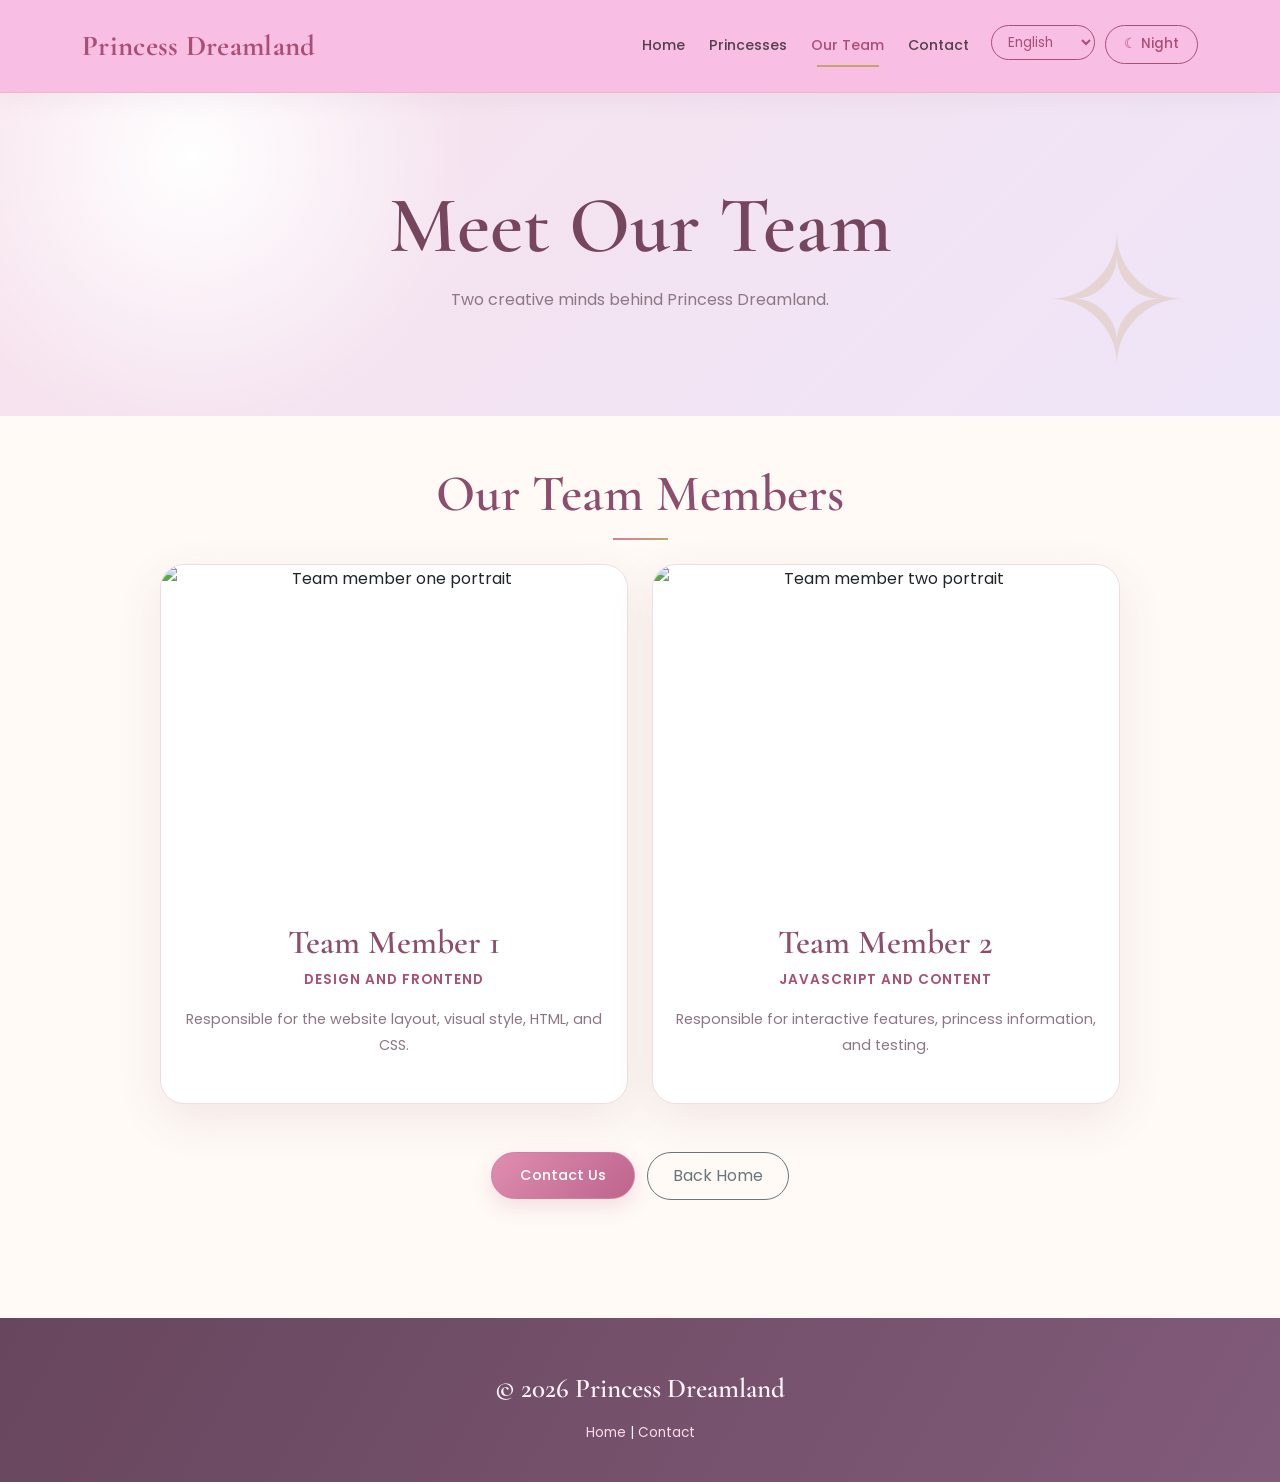
==== team.html @ edc5e309 "Add all files" ====
<!DOCTYPE html>
<html lang="en">
<head>
  <meta charset="UTF-8">
  <meta name="viewport" content="width=device-width, initial-scale=1.0">
  <title>Our Team | Princess Dreamland</title>
  <link href="https://cdn.jsdelivr.net/npm/bootstrap@5.3.3/dist/css/bootstrap.min.css" rel="stylesheet">
  <link rel="stylesheet" href="style.css">
</head>
<body>
  <nav class="navbar navbar-expand-lg navbar-dark princess-nav">
    <div class="container">
      <a class="navbar-brand" href="index.html">Princess Dreamland</a>
      <button class="navbar-toggler" type="button" data-bs-toggle="collapse" data-bs-target="#mainNav">
        <span class="navbar-toggler-icon"></span>
      </button>
      <div class="collapse navbar-collapse" id="mainNav">
        <ul class="navbar-nav ms-auto">
          <li class="nav-item"><a class="nav-link" href="index.html" data-i18n="nav_home">Home</a></li>
          <li class="nav-item"><a class="nav-link" href="index.html#princesses" data-i18n="nav_princesses">Princesses</a></li>
          <li class="nav-item"><a class="nav-link active" href="team.html" data-i18n="nav_team">Our Team</a></li>
          <li class="nav-item"><a class="nav-link" href="contact.html" data-i18n="nav_contact">Contact</a></li>
          <li class="nav-item"><select id="languageSelect" class="lang-select" aria-label="Choose language">
            <option value="en">English</option>
            <option value="ru">Русский</option>
            <option value="kk">Қазақша</option>
          </select></li>
          <li class="nav-item"><button id="themeToggle" class="theme-btn" type="button" aria-label="Switch between day and night theme">&#9790; Night</button></li>
        </ul>
      </div>
    </div>
  </nav>

  <header class="subpage-hero text-center">
    <div class="container">
      <h1 data-i18n="team_hero_title">Meet Our Team</h1>
      <p data-i18n="team_hero_text">Two creative minds behind Princess Dreamland.</p>
    </div>
  </header>

  <main class="container py-5">
    <h2 class="section-title text-center mb-4" data-i18n="team_title">Our Team Members</h2>
    <div class="row g-4 justify-content-center">
      <div class="col-md-5">
        <div class="card team-card h-100 text-center">
          <img src="https://images.unsplash.com/photo-1534528741775-53994a69daeb?auto=format&fit=crop&w=700&q=80" class="card-img-top team-photo" alt="Team member one portrait">
          <div class="card-body">
            <h3 class="card-title">Team Member 1</h3>
            <p class="team-role">Design and Frontend</p>
            <p>Responsible for the website layout, visual style, HTML, and CSS.</p>
          </div>
        </div>
      </div>
      <div class="col-md-5">
        <div class="card team-card h-100 text-center">
          <img src="https://images.unsplash.com/photo-1524504388940-b1c1722653e1?auto=format&fit=crop&w=700&q=80" class="card-img-top team-photo" alt="Team member two portrait">
          <div class="card-body">
            <h3 class="card-title">Team Member 2</h3>
            <p class="team-role">JavaScript and Content</p>
            <p>Responsible for interactive features, princess information, and testing.</p>
          </div>
        </div>
      </div>
    </div>
    <div class="text-center mt-5">
      <a href="contact.html" class="btn pink-btn">Contact Us</a>
      <a href="index.html" class="btn btn-outline-secondary ms-2">Back Home</a>
    </div>
  </main>

  <footer class="site-footer text-center">
    <p>© 2026 Princess Dreamland</p>
    <p><a href="index.html">Home</a> | <a href="contact.html">Contact</a></p>
  </footer>

  <script src="https://cdn.jsdelivr.net/npm/bootstrap@5.3.3/dist/js/bootstrap.bundle.min.js"></script>
  <script src="script.js"></script>
</body>
</html>
---- style.css ----
@import url('https://fonts.googleapis.com/css2?family=Cormorant+Garamond:wght@400;500;600;700&family=Poppins:wght@300;400;500;600;700&display=swap');

/* =========================
   1. COLORS AND BASIC STYLE
========================= */

:root {
  --pink: #d77b9f;
  --pink-dark: #a94f76;
  --pink-light: #f8e5ed;
  --lavender: #e9e2f5;
  --cream: #fffaf6;
  --gold: #c6a56b;
  --text: #55404d;
  --muted: #8c7784;
  --white: #ffffff;
  --shadow: 0 15px 45px rgba(116, 67, 91, 0.10);
  --shadow-hover: 0 22px 55px rgba(116, 67, 91, 0.18);
}

* {
  box-sizing: border-box;
}

html {
  scroll-behavior: smooth;
  scroll-padding-top: 85px;
}

body {
  margin: 0;
  font-family: 'Poppins', sans-serif;
  color: var(--text);
  background: var(--cream);
  line-height: 1.8;
  overflow-x: hidden;
  transition: background-color 0.4s ease, color 0.4s ease;
}

h1,
h2,
h3,
.navbar-brand {
  font-family: 'Cormorant Garamond', serif;
}

h1,
h2,
h3,
p {
  overflow-wrap: break-word;
}

a {
  transition: color 0.3s ease;
}

/* =========================
   2. NAVIGATION
========================= */

.princess-nav {
  position: sticky;
  top: 0;
  z-index: 1000;
  padding: 15px 0;
  background: rgba(249, 188, 227, 0.96);
  border-bottom: 1px solid rgba(198, 165, 107, 0.25);
  box-shadow: 0 4px 25px rgba(80, 48, 67, 0.05);
  backdrop-filter: blur(15px);
}

.princess-nav .navbar-brand {
  color: var(--pink-dark);
  font-size: 1.8rem;
  font-weight: 700;
  letter-spacing: 0.3px;
}

.princess-nav .navbar-brand:hover {
  color: var(--gold);
}

.princess-nav .nav-link {
  position: relative;
  margin: 0 7px;
  padding: 8px 5px !important;
  color: var(--text);
  font-size: 0.88rem;
  font-weight: 500;
}

.princess-nav .nav-link::after {
  position: absolute;
  bottom: 0;
  left: 50%;
  width: 0;
  height: 2px;
  content: "";
  background: var(--gold);
  transition: all 0.3s ease;
  transform: translateX(-50%);
}

.princess-nav .nav-link:hover,
.princess-nav .nav-link.active {
  color: var(--pink-dark);
}

.princess-nav .nav-link:hover::after,
.princess-nav .nav-link.active::after {
  width: 75%;
}

.princess-nav .navbar-toggler {
  border-color: var(--pink);
}

.princess-nav .navbar-toggler:focus {
  box-shadow: 0 0 0 3px rgba(215, 123, 159, 0.2);
}

/* =========================
   3. HOME HERO
========================= */

.hero {
  position: relative;
  display: flex;
  min-height: 590px;
  align-items: center;
  justify-content: center;
  padding: 100px 20px;
  overflow: hidden;
  color: var(--text);
  background:
    radial-gradient(ellipse at 10% 15%, rgba(255, 255, 255, 0.9), transparent 35%),
    radial-gradient(ellipse at 90% 80%, rgba(210, 187, 234, 0.65), transparent 35%),
    linear-gradient(135deg, #f9e6ed 0%, #f8edf3 45%, #e8e0f4 100%);
}

.hero::before,
.hero::after {
  position: absolute;
  z-index: 0;
  color: rgba(198, 165, 107, 0.45);
  font-size: 4rem;
  pointer-events: none;
}

.hero::before {
  top: 12%;
  left: 8%;
  content: "✧";
  animation: float 5s ease-in-out infinite;
}

.hero::after {
  right: 10%;
  bottom: 12%;
  content: "✦";
  animation: float 6s ease-in-out infinite reverse;
}

.hero .container {
  position: relative;
  z-index: 1;
  max-width: 900px;
}

.hero-small {
  margin-bottom: 15px;
  color: var(--pink-dark);
  font-family: 'Poppins', sans-serif;
  font-size: 0.75rem !important;
  font-weight: 600;
  letter-spacing: 4px;
  text-transform: uppercase;
}

.hero h1 {
  margin: 15px 0;
  color: #76465f;
  font-size: clamp(3.5rem, 8vw, 6.8rem);
  font-weight: 600;
  line-height: 0.98;
}

.hero p {
  max-width: 650px;
  margin: 20px auto;
  color: #796474;
  font-size: 1rem;
}

.hero .pink-btn {
  margin-top: 15px;
}

/* =========================
   4. OTHER PAGE HEROES
========================= */

.subpage-hero {
  position: relative;
  padding: 85px 20px;
  overflow: hidden;
  background:
    radial-gradient(circle at 15% 20%, #ffffff 0%, transparent 25%),
    linear-gradient(135deg, #f8e2ec, #eee5f8);
}

.subpage-hero::after {
  position: absolute;
  right: 7%;
  bottom: -45px;
  color: rgba(198, 165, 107, 0.25);
  font-size: 11rem;
  content: "✧";
}

.subpage-hero .container {
  position: relative;
  z-index: 1;
}

.subpage-hero h1 {
  margin-bottom: 12px;
  color: #76465f;
  font-size: clamp(3rem, 7vw, 5rem);
  font-weight: 600;
}

.subpage-hero p {
  color: var(--muted);
}

/* =========================
   5. SECTION HEADINGS
========================= */

.section-title {
  position: relative;
  margin-bottom: 18px;
  color: #8d4d6c;
  font-size: clamp(2.2rem, 4vw, 3.3rem);
  font-weight: 600;
  text-align: center;
}

.section-title::after {
  display: block;
  width: 55px;
  height: 2px;
  margin: 13px auto 0;
  content: "";
  background: linear-gradient(90deg, var(--pink), var(--gold));
}

main.container {
  max-width: 1180px;
}

/* =========================
   6. BUTTONS
========================= */

.pink-btn {
  display: inline-block;
  padding: 12px 28px;
  border: 1px solid var(--pink);
  border-radius: 40px;
  color: var(--white);
  background: linear-gradient(135deg, #df8eb0, #bd648d);
  box-shadow: 0 8px 20px rgba(189, 100, 141, 0.18);
  font-family: 'Poppins', sans-serif;
  font-size: 0.9rem;
  font-weight: 500;
  text-decoration: none;
  transition: transform 0.3s ease, box-shadow 0.3s ease,
    background 0.3s ease;
}

.pink-btn:hover {
  border-color: var(--pink-dark);
  color: var(--white);
  background: linear-gradient(135deg, #c66a94, #a94f76);
  box-shadow: 0 12px 25px rgba(169, 79, 118, 0.25);
  transform: translateY(-3px);
}

.pink-btn:focus-visible,
a:focus-visible {
  outline: 3px solid var(--gold);
  outline-offset: 4px;
}

.btn-outline-secondary {
  border-radius: 40px;
  padding: 11px 25px;
}

/* =========================
   7. PRINCESS CARDS
========================= */

#princessList {
  margin-top: 25px;
}

.princess-card[hidden] {
  display: none !important;
}

.princess-card .card {
  height: 100%;
  overflow: hidden;
  border: 1px solid rgba(215, 123, 159, 0.17);
  border-radius: 22px;
  background: var(--white);
  box-shadow: var(--shadow);
  transition: transform 0.35s ease, box-shadow 0.35s ease;
}

.princess-card .card:hover {
  box-shadow: var(--shadow-hover);
  transform: translateY(-9px);
}

.princess-card .card-img-top {
  width: 100%;
  height: 265px;
  object-fit: cover;
  transition: transform 0.6s ease;
}

.princess-card .card:hover .card-img-top {
  transform: scale(1.05);
}

.princess-card .card-body {
  position: relative;
  z-index: 1;
  padding: 25px;
  background: var(--white);
}

.princess-card .card-title {
  margin-bottom: 10px;
  color: #8d4d6c;
  font-size: 2rem;
  font-weight: 600;
}

.princess-card .card-text {
  margin-bottom: 20px;
  color: var(--muted);
  font-size: 0.9rem;
  line-height: 1.8;
}

#searchInput,
#categoryFilter {
  min-height: 52px;
  border: 1px solid #ead4df;
  border-radius: 14px;
  background-color: rgba(255, 255, 255, 0.9);
}

#searchInput {
  padding-left: 18px;
}

#searchInput::placeholder {
  color: #ad9aa6;
}

#searchInput:focus,
#categoryFilter:focus {
  border-color: var(--pink);
  box-shadow: 0 0 0 4px rgba(215, 123, 159, 0.12);
}

#noResults {
  padding: 25px;
  border-radius: 16px;
  color: var(--pink-dark);
  background: var(--pink-light);
}

/* =========================
   8. FEATURE AND NEWSLETTER
========================= */

.feature-section,
.subscribe-section {
  position: relative;
  padding: 55px 25px;
  overflow: hidden;
  border: 1px solid rgba(215, 123, 159, 0.15);
  border-radius: 28px;
  background:
    radial-gradient(circle at 100% 0%, rgba(229, 215, 245, 0.8), transparent 35%),
    linear-gradient(135deg, #fff1f6, #fffaf6);
  box-shadow: var(--shadow);
}

.feature-section > *,
.subscribe-section > * {
  position: relative;
  z-index: 1;
}

.feature-section p,
.subscribe-section p {
  color: var(--muted);
}

#dateTime {
  margin-top: 15px;
  color: var(--pink-dark);
  font-size: 1rem;
  font-weight: 600;
}

.form-box {
  max-width: 460px;
  margin-top: 25px;
}

.form-control,
.form-select {
  min-height: 48px;
  border: 1px solid #e8d1df;
  border-radius: 12px;
  color: var(--text);
  background-color: #fff;
}

textarea.form-control {
  min-height: 130px;
}

.form-control::placeholder {
  color: #ad9aa6;
}

.form-control:focus,
.form-select:focus {
  border-color: var(--pink);
  box-shadow: 0 0 0 4px rgba(215, 123, 159, 0.13);
}

#signupMessage,
#contactFeedback {
  font-size: 0.9rem;
  font-weight: 500;
}

/* =========================
   9. FAQ ACCORDION
========================= */

#faq {
  max-width: 900px;
  margin-right: auto;
  margin-left: auto;
}

.accordion {
  margin-top: 30px;
  overflow: hidden;
  border-radius: 18px;
  box-shadow: var(--shadow);
}

.accordion-item {
  border: 1px solid #f0dce6;
  background: #fff;
}

.accordion-button {
  padding: 20px 24px;
  color: #70465c;
  background: #fff;
  font-family: 'Poppins', sans-serif;
  font-size: 0.95rem;
  font-weight: 500;
}

.accordion-button:not(.collapsed) {
  color: var(--pink-dark);
  background: #fff0f6;
  box-shadow: none;
}

.accordion-button:focus {
  border-color: var(--pink);
  box-shadow: 0 0 0 3px rgba(215, 123, 159, 0.12);
}

.accordion-body {
  padding: 20px 24px;
  color: var(--muted);
  font-size: 0.9rem;
}

/* =========================
   10. MODAL WINDOW
========================= */

.modal-content {
  overflow: hidden;
  border: 1px solid rgba(198, 165, 107, 0.3);
  border-radius: 22px;
  box-shadow: 0 25px 80px rgba(70, 42, 61, 0.2);
}

.modal-header {
  padding: 20px 25px;
  border-bottom: 1px solid #f1dce6;
  background: #fff1f6;
}

.modal-title {
  color: var(--pink-dark);
  font-size: 1.8rem;
  font-weight: 600;
}

.modal-body {
  padding: 28px 25px;
  color: var(--muted);
}

.modal-footer {
  border-top: 1px solid #f1dce6;
  background: #fffafc;
}

/* =========================
   11. OUR TEAM
========================= */

.team-card {
  overflow: hidden;
  border: 1px solid #f0dce6;
  border-radius: 24px;
  background: white;
  box-shadow: var(--shadow);
  transition: transform 0.35s ease, box-shadow 0.35s ease;
}

.team-card:hover {
  box-shadow: var(--shadow-hover);
  transform: translateY(-8px);
}

.team-photo {
  width: 100%;
  height: 330px;
  object-fit: cover;
  transition: transform 0.5s ease;
}

.team-card:hover .team-photo {
  transform: scale(1.03);
}

.team-card .card-body {
  padding: 28px 22px;
}

.team-card .card-title {
  margin-bottom: 5px;
  color: #8d4d6c;
  font-size: 2.1rem;
  font-weight: 600;
}

.team-role {
  margin-bottom: 14px;
  color: var(--pink-dark);
  font-size: 0.85rem;
  font-weight: 600;
  letter-spacing: 1px;
  text-transform: uppercase;
}

.team-card .card-body p:last-child {
  color: var(--muted);
  font-size: 0.9rem;
}

/* =========================
   12. CONTACT PAGE
========================= */

.contact-box {
  padding: 35px;
  border: 1px solid #f0dce6;
  border-radius: 24px;
  background: white;
  box-shadow: var(--shadow);
}

.contact-box .section-title {
  font-size: 2.5rem;
  text-align: left;
}

.contact-box .section-title::after {
  margin-left: 0;
}

.contact-info {
  margin-top: 28px;
  padding: 25px;
  border: 1px solid rgba(215, 123, 159, 0.15);
  border-radius: 20px;
  background: linear-gradient(135deg, #fff0f6, #f3edfb);
}

.contact-info p {
  margin-bottom: 14px;
  font-size: 0.92rem;
}

.contact-info p:last-child {
  margin-bottom: 0;
}

.contact-info strong {
  color: var(--pink-dark);
}

/* =========================
   13. FOOTER
========================= */

.site-footer {
  margin-top: 70px;
  padding: 40px 15px 30px;
  color: #fdf4f8;
  background: linear-gradient(120deg, #68465d, #815b7a);
}

.site-footer p {
  margin: 7px;
  font-size: 0.85rem;
}

.site-footer p:first-child {
  font-family: 'Cormorant Garamond', serif;
  font-size: 1.7rem;
  font-weight: 600;
}

.site-footer a {
  color: #f9dce9;
  text-decoration: none;
}

.site-footer a:hover {
  color: #ffffff;
  text-decoration: underline;
}

/* =========================
   14. ANIMATIONS
========================= */

@keyframes float {
  0%, 100% {
    transform: translateY(0) rotate(0deg);
  }

  50% {
    transform: translateY(-15px) rotate(10deg);
  }
}

/* =========================
   15. RESPONSIVE DESIGN
========================= */

@media (min-width: 992px) {
  .hero {
    min-height: 650px;
  }
}

@media (max-width: 991px) {
  .princess-nav .nav-link {
    margin: 3px 0;
  }

  .theme-btn {
    margin: 8px 0 4px;
  }

  .princess-nav .nav-link::after {
    display: none;
  }

  .hero {
    min-height: 500px;
    padding: 80px 20px;
  }

  .hero h1 {
    line-height: 1.05;
  }
}

@media (max-width: 767px) {
  .hero {
    min-height: 430px;
    padding: 65px 18px;
  }

  .hero h1 {
    font-size: 3.5rem;
  }

  .hero p {
    font-size: 0.92rem;
  }

  .hero-small {
    font-size: 0.65rem !important;
    letter-spacing: 2px;
  }

  .subpage-hero {
    padding: 65px 18px;
  }

  .section-title {
    font-size: 2.5rem;
  }

  .princess-card .card-img-top {
    height: 250px;
  }

  .feature-section,
  .subscribe-section {
    padding: 38px 20px;
  }

  .contact-box {
    padding: 25px 20px;
  }

  .contact-box .section-title {
    font-size: 2.2rem;
  }

  .team-photo {
    height: 280px;
  }

  .site-footer {
    margin-top: 45px;
  }
}

@media (max-width: 400px) {
  .hero h1 {
    font-size: 2.8rem;
  }

  .princess-nav .navbar-brand {
    font-size: 1.45rem;
  }

  .pink-btn {
    padding: 10px 20px;
  }
}


/* =========================
   16. ASSIGNMENT 5 - NEW FEATURES
========================= */

/* Greeting in the hero section */
.hero .greeting {
  margin: 10px auto 0;
  color: var(--pink-dark);
  font-family: 'Cormorant Garamond', serif;
  font-size: 1.7rem;
  font-style: italic;
  font-weight: 600;
}

/* Day / Night button in the menu */
.theme-btn {
  margin-left: 10px;
  padding: 6px 18px;
  border: 1px solid var(--pink-dark);
  border-radius: 40px;
  color: var(--pink-dark);
  background: transparent;
  font-family: 'Poppins', sans-serif;
  font-size: 0.85rem;
  font-weight: 500;
  transition: background 0.3s ease, color 0.3s ease;
}

.theme-btn:hover {
  color: var(--white);
  background: var(--pink-dark);
}

.theme-btn:focus-visible {
  outline: 3px solid var(--gold);
  outline-offset: 3px;
}

/* Star rating */
.rating {
  display: flex;
  gap: 6px;
  margin-bottom: 4px;
}

.star {
  color: #dccdd6;
  font-size: 1.7rem;
  line-height: 1;
  cursor: pointer;
  transition: color 0.2s ease, transform 0.2s ease;
}

.star:hover {
  transform: scale(1.2);
}

.star.selected {
  color: var(--gold);
}

.star:focus-visible {
  outline: 2px solid var(--gold);
  outline-offset: 3px;
}

.rating-text {
  margin-bottom: 16px;
  color: var(--muted);
  font-size: 0.8rem;
}

/* Messages */
.msg-error {
  color: #d62839;
}

.msg-success {
  color: #2e8b57;
}

/* Multi-step contact form */
.step-indicator {
  margin-bottom: 18px;
  color: var(--pink-dark);
  font-size: 0.85rem;
  font-weight: 600;
  letter-spacing: 1px;
  text-transform: uppercase;
}

.form-step[hidden] {
  display: none;
}

.form-buttons {
  display: flex;
  flex-wrap: wrap;
  gap: 10px;
}

.form-buttons [hidden] {
  display: none;
}

/* Animations (started by JavaScript) */
@keyframes fadeUp {
  from {
    opacity: 0;
    transform: translateY(30px);
  }

  to {
    opacity: 1;
    transform: translateY(0);
  }
}

@keyframes starPop {
  0% {
    transform: scale(1);
  }

  50% {
    transform: scale(1.7) rotate(18deg);
  }

  100% {
    transform: scale(1);
  }
}

@keyframes buttonBounce {
  0%, 100% {
    transform: scale(1);
  }

  40% {
    transform: scale(0.92);
  }

  70% {
    transform: scale(1.06);
  }
}

@keyframes spinOnce {
  from {
    transform: rotate(0deg);
  }

  to {
    transform: rotate(360deg);
  }
}

.card-enter {
  animation: fadeUp 0.7s ease both;
}

.star.pop {
  animation: starPop 0.45s ease;
}

.btn-bounce {
  animation: buttonBounce 0.4s ease;
}

.theme-btn.spin {
  animation: spinOnce 0.5s ease;
}

/* =========================
   17. NIGHT THEME
========================= */

body.night {
  --muted: #bfaebb;
  --pink-light: #3a2a40;
  --shadow: 0 15px 45px rgba(0, 0, 0, 0.35);
  --shadow-hover: 0 22px 55px rgba(0, 0, 0, 0.5);
  color: #eadfe8;
  background: #1d1625;
}

.night .princess-nav {
  background: rgba(72, 41, 72, 0.96);
}

.night .princess-nav .navbar-brand,
.night .princess-nav .nav-link:hover,
.night .princess-nav .nav-link.active {
  color: #f5bfd8;
}

.night .princess-nav .nav-link {
  color: #f1dce8;
}

.night .theme-btn {
  border-color: #f5bfd8;
  color: #f5bfd8;
}

.night .theme-btn:hover {
  color: #3a2548;
  background: #f5bfd8;
}

.night .hero,
.night .subpage-hero {
  background:
    radial-gradient(ellipse at 10% 15%, rgba(120, 80, 140, 0.35), transparent 35%),
    linear-gradient(135deg, #2a1d33 0%, #241a2d 45%, #2f2445 100%);
}

.night .hero h1,
.night .subpage-hero h1 {
  color: #f6d6e5;
}

.night .hero p,
.night .subpage-hero p {
  color: #cdb8c6;
}

.night .hero .greeting,
.night .hero-small {
  color: #f0a8c8;
}

.night .section-title,
.night .princess-card .card-title,
.night .team-card .card-title {
  color: #f0b7d2;
}

.night .princess-card .card,
.night .princess-card .card-body,
.night .team-card,
.night .contact-box {
  border-color: rgba(240, 183, 210, 0.15);
  background: #2a2033;
}

.night .star {
  color: #5a4a63;
}

.night .star.selected {
  color: #f0c36d;
}

.night .feature-section,
.night .subscribe-section {
  border-color: rgba(240, 183, 210, 0.15);
  background:
    radial-gradient(circle at 100% 0%, rgba(110, 80, 150, 0.4), transparent 35%),
    linear-gradient(135deg, #2c2036, #241b2d);
}

.night .contact-info {
  border-color: rgba(240, 183, 210, 0.15);
  background: linear-gradient(135deg, #34253f, #2a2338);
}

.night .form-control,
.night .form-select,
.night #searchInput,
.night #categoryFilter {
  border-color: #4d3b58;
  color: #eadfe8;
  background-color: #2a2033;
}

.night .form-control::placeholder,
.night #searchInput::placeholder {
  color: #9a869a;
}

.night .form-label {
  color: #eadfe8;
}

.night #noResults {
  color: #f5bfd8;
  background: #3a2a40;
}

.night .accordion-item {
  border-color: #4d3b58;
  background: #2a2033;
}

.night .accordion-button {
  color: #eadfe8;
  background: #2a2033;
}

.night .accordion-button:not(.collapsed) {
  color: #f5bfd8;
  background: #382a44;
}

.night .accordion-button::after {
  filter: invert(1);
}

.night .modal-content {
  color: #eadfe8;
  background: #2a2033;
}

.night .modal-header,
.night .modal-footer {
  border-color: #4d3b58;
  background: #35263f;
}

.night .modal-title {
  color: #f5bfd8;
}

.night .btn-close {
  filter: invert(1);
}

.night .btn-outline-secondary {
  border-color: #b9a3b4;
  color: #eadfe8;
}

.night .btn-outline-secondary:hover {
  color: #2a2033;
  background: #eadfe8;
}

.night .msg-error {
  color: #ff8a98;
}

.night .msg-success {
  color: #7ee0a0;
}

.night .contact-info strong,
.night .step-indicator,
.night #dateTime {
  color: #f5bfd8;
}

.night .pink-btn:disabled {
  opacity: 0.5;
}


/* =========================
   18. ASSIGNMENT 5 - EXTRA FEATURES
========================= */

/* Language select in the menu */
.lang-select {
  margin-left: 10px;
  padding: 6px 12px;
  border: 1px solid var(--pink-dark);
  border-radius: 40px;
  color: var(--pink-dark);
  background: transparent;
  font-family: 'Poppins', sans-serif;
  font-size: 0.85rem;
  cursor: pointer;
}

.lang-select:focus-visible {
  outline: 3px solid var(--gold);
  outline-offset: 3px;
}

.lang-select option {
  color: var(--text);
  background: #fff;
}

/* Name form in the hero */
.name-form {
  display: flex;
  gap: 10px;
  max-width: 440px;
  margin: 18px auto 0;
}

.name-form .form-control {
  flex: 1;
}

/* Gallery */
.gallery-box {
  max-width: 760px;
  margin-top: 25px;
  padding: 20px;
  border: 1px solid #f0dce6;
  border-radius: 24px;
  background: var(--white);
  box-shadow: var(--shadow);
}

.main-image {
  display: block;
  width: 100%;
  height: 380px;
  border-radius: 18px;
  object-fit: cover;
  transition: opacity 0.25s ease, transform 0.25s ease;
}

.gallery-caption {
  margin: 12px 0;
  color: var(--pink-dark);
  font-family: 'Cormorant Garamond', serif;
  font-size: 1.4rem;
  font-weight: 600;
  text-align: center;
}

.thumbnails {
  display: flex;
  flex-wrap: wrap;
  gap: 10px;
  justify-content: center;
}

.thumb-btn {
  width: 90px;
  height: 66px;
  padding: 0;
  overflow: hidden;
  border: 3px solid transparent;
  border-radius: 14px;
  background: none;
  opacity: 0.7;
  transition: opacity 0.3s ease, border-color 0.3s ease, transform 0.3s ease;
}

.thumb-btn img {
  width: 100%;
  height: 100%;
  object-fit: cover;
}

.thumb-btn:hover {
  opacity: 1;
  transform: translateY(-3px);
}

.thumb-btn.active {
  border-color: var(--gold);
  opacity: 1;
}

.thumb-btn:focus-visible {
  outline: 3px solid var(--gold);
  outline-offset: 2px;
}

/* Shop */
.product-card {
  border: 1px solid rgba(215, 123, 159, 0.17);
  border-radius: 22px;
  background: var(--white);
  box-shadow: var(--shadow);
  transition: transform 0.35s ease, box-shadow 0.35s ease;
}

.product-card:hover {
  box-shadow: var(--shadow-hover);
  transform: translateY(-6px);
}

.product-card .card-body {
  padding: 25px;
}

.product-card .card-title {
  color: #8d4d6c;
  font-size: 1.8rem;
  font-weight: 600;
}

.product-card .card-text {
  color: var(--muted);
  font-size: 0.9rem;
}

.product-category {
  margin-bottom: 4px;
  color: var(--pink-dark);
  font-size: 0.75rem;
  font-weight: 600;
  letter-spacing: 1px;
  text-transform: uppercase;
}

.product-price {
  margin: 0;
  color: var(--gold);
  font-size: 1.3rem;
  font-weight: 600;
}

#productCategory,
#productPrice {
  min-height: 52px;
  border-radius: 14px;
}

#noProducts {
  padding: 25px;
  border-radius: 16px;
  color: var(--pink-dark);
  background: var(--pink-light);
}

/* News feed */
.news-buttons .btn {
  margin: 4px;
}

.news-btn.news-active {
  background: linear-gradient(135deg, #c66a94, #a94f76);
  box-shadow: 0 0 0 3px rgba(198, 165, 107, 0.5);
}

.news-box,
.fact-box,
.about-box {
  max-width: 760px;
  padding: 28px;
  border: 1px solid #f0dce6;
  border-radius: 24px;
  background: var(--white);
  box-shadow: var(--shadow);
}

.news-heading {
  margin-bottom: 15px;
  color: #8d4d6c;
  font-size: 2rem;
  font-weight: 600;
}

.news-list {
  margin: 0;
  padding-left: 22px;
  color: var(--muted);
}

.news-list li {
  margin-bottom: 8px;
}

/* Fact and About */
.fact-text {
  margin: 0;
  color: var(--pink-dark);
  font-family: 'Cormorant Garamond', serif;
  font-size: 1.6rem;
  font-weight: 600;
  line-height: 1.5;
}

.about-box p {
  color: var(--muted);
}

#timeDisplay {
  color: var(--pink-dark);
  font-size: 1.2rem;
}

.pop-text {
  animation: starPop 0.5s ease;
}

.news-list.card-enter,
.fact-text.card-enter,
.more-text.card-enter {
  animation: fadeUp 0.6s ease both;
}

@media (max-width: 767px) {
  .main-image {
    height: 250px;
  }

  .name-form {
    flex-direction: column;
  }

  .lang-select {
    margin: 8px 0 0;
  }
}

/* Night theme for the new parts */
.night .gallery-box,
.night .product-card,
.night .news-box,
.night .fact-box,
.night .about-box {
  border-color: rgba(240, 183, 210, 0.15);
  background: #2a2033;
}

.night .gallery-caption,
.night .news-heading,
.night .product-card .card-title,
.night .fact-text,
.night #timeDisplay {
  color: #f0b7d2;
}

.night .lang-select {
  border-color: #f5bfd8;
  color: #f5bfd8;
}

.night .lang-select option {
  color: #eadfe8;
  background: #2a2033;
}

.night #noProducts {
  color: #f5bfd8;
  background: #3a2a40;
}

.night #productCategory,
.night #productPrice {
  border-color: #4d3b58;
  color: #eadfe8;
  background-color: #2a2033;
}

.night .news-list,
.night .about-box p {
  color: #cdb8c6;
}

/* Respect reduced-motion preferences */
@media (prefers-reduced-motion: reduce) {
  *,
  *::before,
  *::after {
    scroll-behavior: auto !important;
    animation-duration: 0.01ms !important;
    animation-iteration-count: 1 !important;
    transition-duration: 0.01ms !important;
  }
}

/* Make the hidden attribute work for buttons */
.btn[hidden],
.pink-btn[hidden] {
  display: none !important;
}
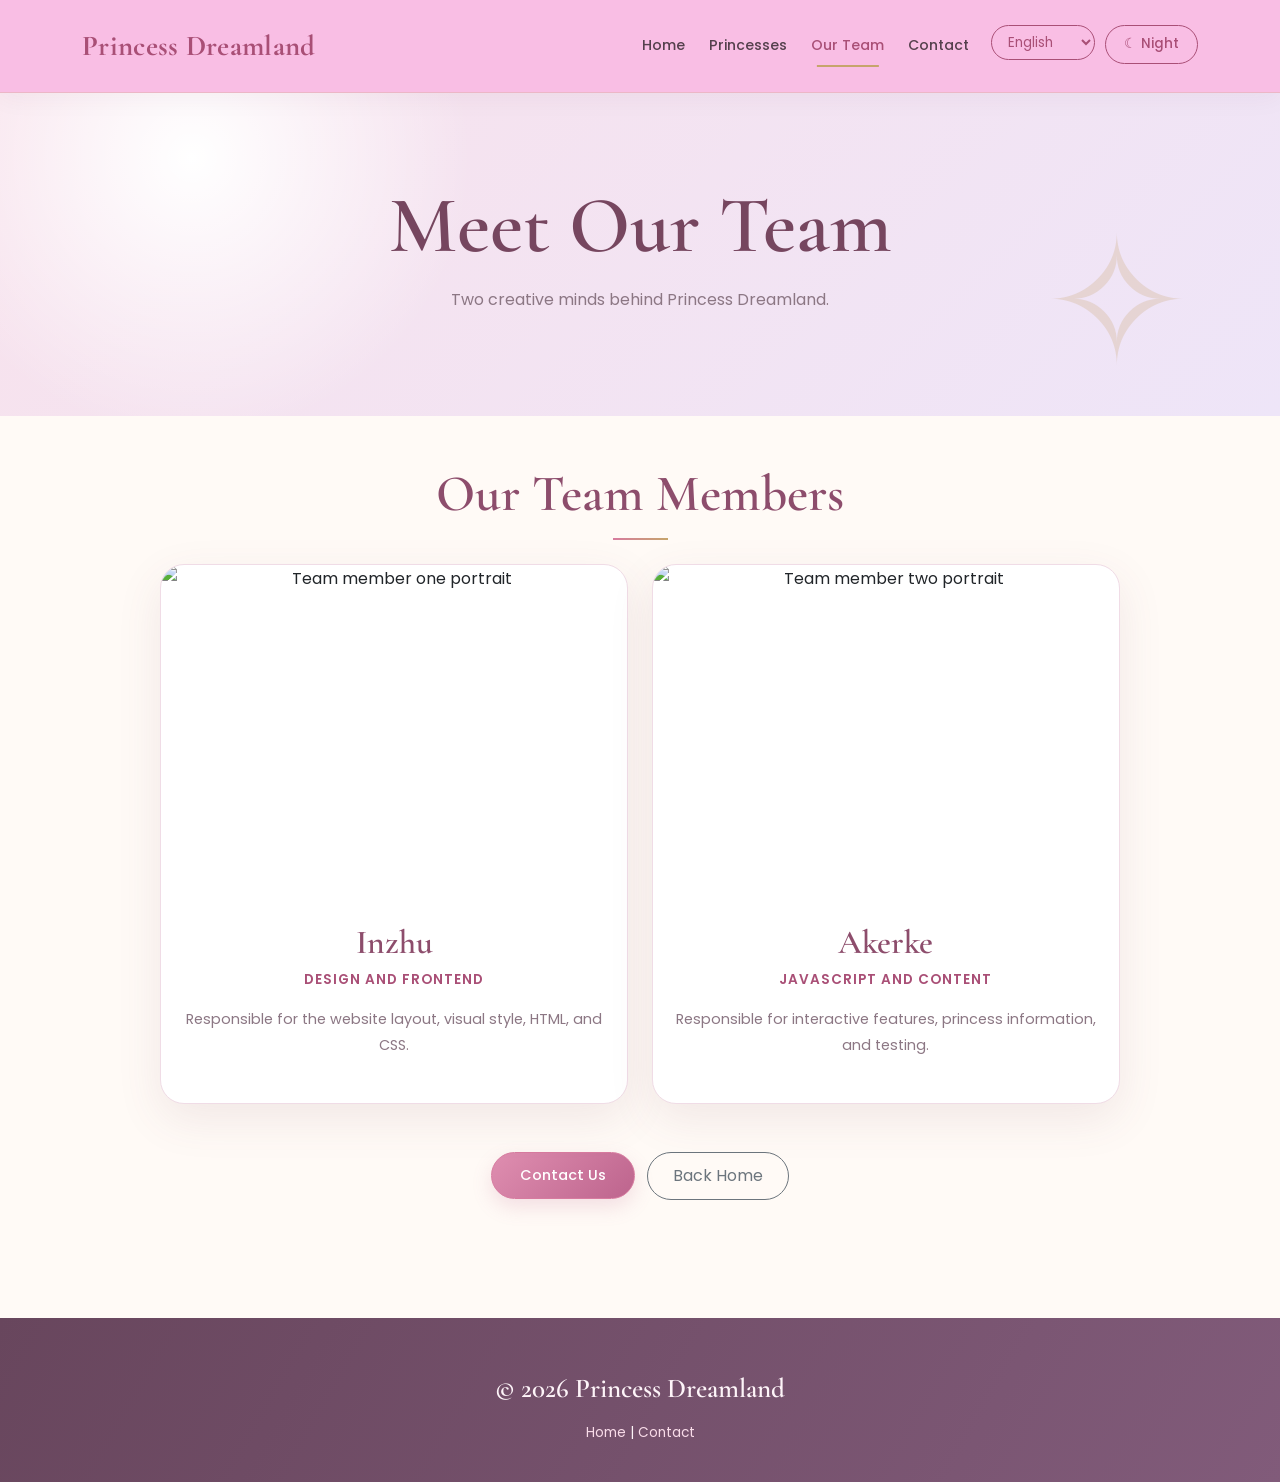
==== commit a2c075d5: "Add something" ====
--- a/team.html
+++ b/team.html
@@ -44,9 +44,9 @@
     <div class="row g-4 justify-content-center">
       <div class="col-md-5">
         <div class="card team-card h-100 text-center">
-          <img src="https://images.unsplash.com/photo-1534528741775-53994a69daeb?auto=format&fit=crop&w=700&q=80" class="card-img-top team-photo" alt="Team member one portrait">
+          <img src="https://www.shutterstock.com/image-photo/disney-belle-princess-600nw-2541655331.jpg" class="card-img-top team-photo" alt="Team member one portrait">
           <div class="card-body">
-            <h3 class="card-title">Team Member 1</h3>
+            <h3 class="card-title">Inzhu</h3>
             <p class="team-role">Design and Frontend</p>
             <p>Responsible for the website layout, visual style, HTML, and CSS.</p>
           </div>
@@ -54,9 +54,9 @@
       </div>
       <div class="col-md-5">
         <div class="card team-card h-100 text-center">
-          <img src="https://images.unsplash.com/photo-1524504388940-b1c1722653e1?auto=format&fit=crop&w=700&q=80" class="card-img-top team-photo" alt="Team member two portrait">
+          <img src="https://i.pinimg.com/originals/42/2d/1d/422d1d7a611ce3513623990b83e360c5.png" class="card-img-top team-photo" alt="Team member two portrait">
           <div class="card-body">
-            <h3 class="card-title">Team Member 2</h3>
+            <h3 class="card-title">Akerke</h3>
             <p class="team-role">JavaScript and Content</p>
             <p>Responsible for interactive features, princess information, and testing.</p>
           </div>
